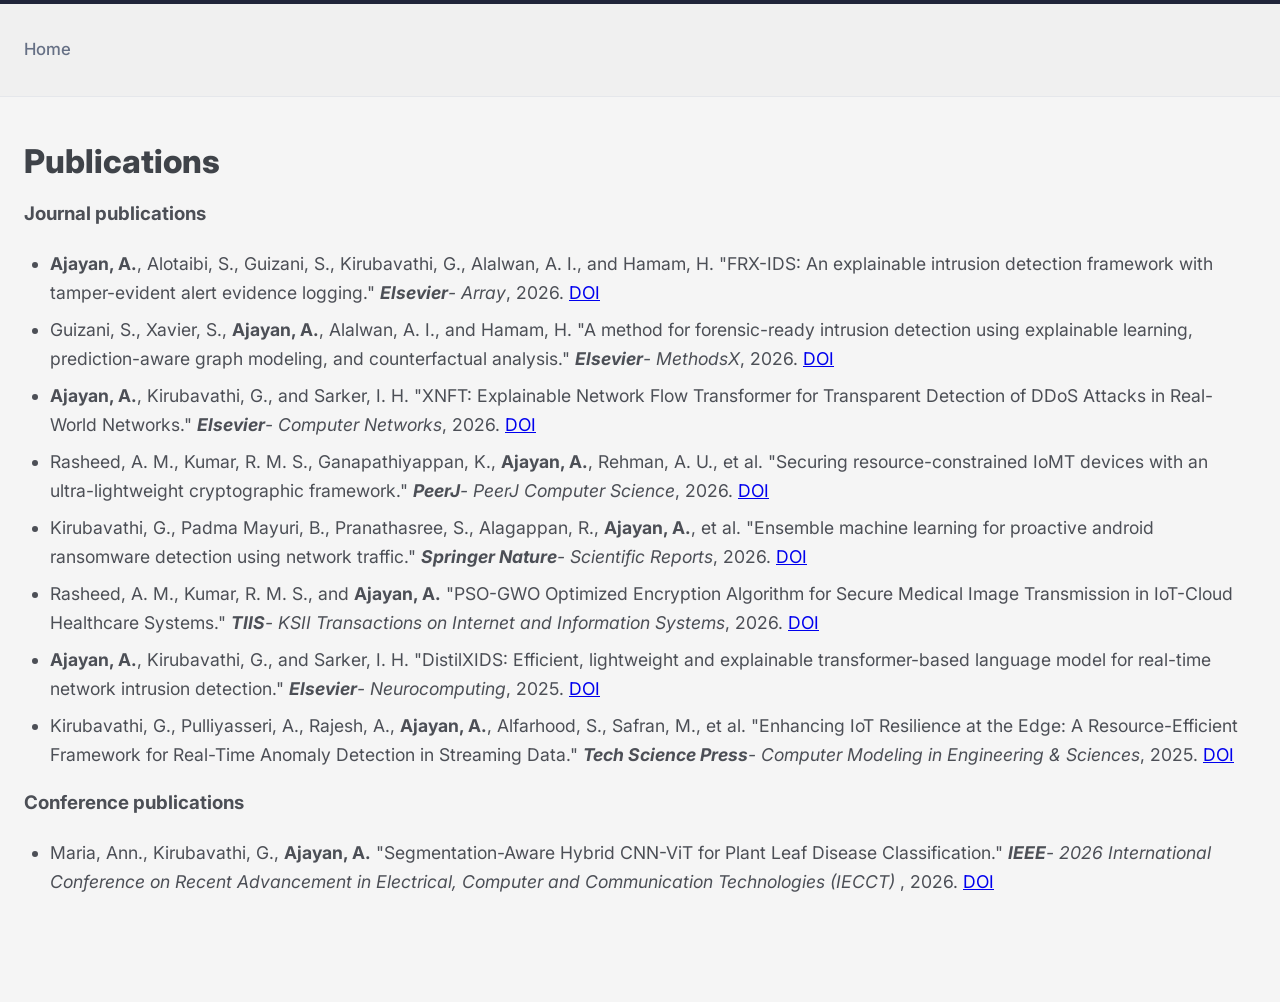
==== docs/pages/publications.html @ 57beb699 "Update publications.html" ====
<!DOCTYPE html>
<html lang="en">
<head>
  <meta charset="UTF-8" />
  <meta name="viewport" content="width=device-width, initial-scale=1.0" />
  <title>Publications | Amal Ajayan</title>
  <link rel="preconnect" href="https://fonts.googleapis.com">
  <link rel="preconnect" href="https://fonts.gstatic.com" crossorigin>
  <link href="https://fonts.googleapis.com/css2?family=Inter:wght@400;500;600;700;800&display=swap" rel="stylesheet">
  <link rel="stylesheet" href="../style.css" />
</head>
<body>
  <header class="topbar">
    <div class="container nav-wrap">
      <nav class="nav">
        <a href="../index.html">Home</a>
        <!-- <a class="active" href="publications.html">Publications</a> -->
        <!-- <a href="tutorials.html">Tutorials</a> -->
      </nav>
    </div>
  </header>

  <main class="container" style="padding: 46px 0 72px;">
  <section class="section-block">
    <h2>Publications</h2>
    <h3>Journal publications</h3>

    <ul class="publication-list">
      
      <li>
        <strong>Ajayan, A.</strong>, Alotaibi, S., Guizani, S., Kirubavathi, G., Alalwan, A. I., and Hamam, H.
        "FRX-IDS: An explainable intrusion detection framework with tamper-evident alert evidence logging."
        <em><b>Elsevier</b>- Array</em>, 2026.
        <a href="https://doi.org/10.1016/j.array.2026.101089" target="_blank" rel="noopener noreferrer">DOI</a>
      </li>


      <li>
        Guizani, S., Xavier, S., <strong>Ajayan, A.</strong>, Alalwan, A. I., and Hamam, H.
        "A method for forensic-ready intrusion detection using explainable learning, prediction-aware graph modeling, and counterfactual analysis."
        <em><b>Elsevier</b>- MethodsX</em>, 2026.
        <a href="https://doi.org/10.1016/j.mex.2026.103992" target="_blank" rel="noopener noreferrer">DOI</a>
      </li>

      <li>
        <strong>Ajayan, A.</strong>, Kirubavathi, G., and Sarker, I. H.
        "XNFT: Explainable Network Flow Transformer for Transparent Detection of DDoS Attacks in Real-World Networks."
        <em><b>Elsevier</b>- Computer Networks</em>, 2026.
        <a href="https://doi.org/10.1016/j.comnet.2026.112224" target="_blank" rel="noopener noreferrer">DOI</a>
      </li>

      <li>
        Rasheed, A. M., Kumar, R. M. S., Ganapathiyappan, K.,
        <strong>Ajayan, A.</strong>, Rehman, A. U., et al.
        "Securing resource-constrained IoMT devices with an ultra-lightweight cryptographic framework."
        <em><b>PeerJ</b>- PeerJ Computer Science</em>, 2026.
        <a href="https://doi.org/10.7717/peerj-cs.3715" target="_blank" rel="noopener noreferrer">DOI</a>
      </li>

      <li>
        Kirubavathi, G., Padma Mayuri, B., Pranathasree, S., Alagappan, R.,
        <strong>Ajayan, A.</strong>, et al.
        "Ensemble machine learning for proactive android ransomware detection using network traffic."
        <em><b>Springer Nature</b>- Scientific Reports</em>, 2026.
        <a href="https://doi.org/10.1038/s41598-026-38271-7" target="_blank" rel="noopener noreferrer">DOI</a>
      </li>

      <li>
        Rasheed, A. M., Kumar, R. M. S., and <strong>Ajayan, A.</strong>
        "PSO-GWO Optimized Encryption Algorithm for Secure Medical Image Transmission in IoT-Cloud Healthcare Systems."
        <em><b>TIIS</b>- KSII Transactions on Internet and Information Systems</em>, 2026.
        <a href="https://doi.org/10.3837/tiis.2026.02.008" target="_blank" rel="noopener noreferrer">DOI</a>
      </li>

      <li>
        <strong>Ajayan, A.</strong>, Kirubavathi, G., and Sarker, I. H.
        "DistilXIDS: Efficient, lightweight and explainable transformer-based language model for real-time network intrusion detection."
        <em><b>Elsevier</b>- Neurocomputing</em>, 2025.
        <a href="https://doi.org/10.1016/j.neucom.2025.132398" target="_blank" rel="noopener noreferrer">DOI</a>
      </li>

      <li>
        Kirubavathi, G., Pulliyasseri, A., Rajesh, A., <strong>Ajayan, A.</strong>,
        Alfarhood, S., Safran, M., et al.
        "Enhancing IoT Resilience at the Edge: A Resource-Efficient Framework for Real-Time Anomaly Detection in Streaming Data."
        <em><b>Tech Science Press</b>- Computer Modeling in Engineering &amp; Sciences</em>, 2025.
        <a href="https://doi.org/10.32604/cmes.2025.065698" target="_blank" rel="noopener noreferrer">DOI</a>
      </li>
    </ul>

    <h3>Conference publications</h3>
    
      <ul class="publication-list">

      <li>
        Maria, Ann., Kirubavathi, G., <strong>Ajayan, A.</strong>
        "Segmentation-Aware Hybrid CNN-ViT for Plant Leaf Disease Classification."
        <em><b>IEEE</b>- 2026 International Conference on Recent Advancement in Electrical, Computer and Communication Technologies (IECCT) </em>, 2026.
        <a href="https://doi.org/10.1109/IECCT68664.2026.11542021" target="_blank" rel="noopener noreferrer">DOI</a>
      </li>
      
    
    </ul>
  </section>
  </main>
</body>
</html>
---- docs/style.css ----
:root {
  --bg: #f5f5f5;
  --surface: #ffffff;
  --text: #4c4f56;
  --heading: #3f4349;
  --muted: #6b7280;
  --border: #e5e7eb;
  --accent: #e11d48;
  --link: #2563eb;
  --shadow: 0 6px 18px rgba(0, 0, 0, 0.06);
}

* {
  box-sizing: border-box;
}

html {
  scroll-behavior: smooth;
}

body {
  margin: 0;
  font-family: "Inter", system-ui, -apple-system, BlinkMacSystemFont, "Segoe UI", sans-serif;
  background: var(--bg);
  color: var(--text);
  line-height: 1.65;
}

img {
  max-width: 100%;
  display: block;
}

.container {
  width: min(1240px, calc(100% - 48px));
  margin: 0 auto;
}

.topbar {
  background: #f0f0f0;
  border-top: 4px solid #20253a;
  border-bottom: 1px solid var(--border);
}

.nav-wrap {
  display: flex;
  align-items: center;
  min-height: 92px;
}

.nav {
  display: flex;
  gap: 56px;
  align-items: center;
}

.nav a {
  text-decoration: none;
  color: #667085;
  font-size: 1.05rem;
  font-weight: 500;
  padding: 8px 0;
}

.nav a.active,
.nav a:hover {
  color: var(--heading);
  font-weight: 700;
}

.main-grid {
  display: grid;
  grid-template-columns: 320px 1fr;
  gap: 64px;
  padding: 46px 0 72px;
}

.sidebar {
  align-self: start;
}

.profile-image-wrap {
  width: 210px;
  height: 210px;
  border-radius: 50%;
  overflow: hidden;
  border: 3px solid #ededed;
  margin-bottom: 18px;
  background: #ddd;
}

.profile-image {
  width: 100%;
  height: 100%;
  object-fit: cover;
}

.sidebar h1 {
  margin: 0 0 12px;
  font-size: 2.15rem;
  line-height: 1.15;
  color: var(--heading);
  font-weight: 800;
}

.role,
.dept {
  margin: 0;
  font-size: 1rem;
  color: #5c6067;
}

.dept {
  margin-top: 6px;
  max-width: 280px;
}

.contact-list {
  margin-top: 24px;
  display: flex;
  flex-direction: column;
  gap: 12px;
}

.contact-list a {
  display: flex;
  align-items: center;
  gap: 12px;
  text-decoration: none;
  color: #545a62;
  font-size: 1rem;
}

.contact-list a:hover {
  color: var(--link);
}

.contact-list i {
  width: 16px;
  text-align: center;
  color: #2f3338;
}

.content {
  min-width: 0;
}

.section-block {
  margin-bottom: 34px;
}

.section-block h2 {
  margin: 0 0 14px;
  font-size: 2.05rem;
  line-height: 1.15;
  color: var(--heading);
  font-weight: 800;
}

.section-block p {
  margin: 0 0 14px;
  font-size: 1.12rem;
  color: #555b64;
  max-width: 980px;
}

.highlight {
  color: #ff2b2b !important;
  font-weight: 500;
}

.section-block ul {
  margin: 8px 0 0 26px;
  padding: 0;
}

.section-block li {
  margin-bottom: 8px;
  font-size: 1.1rem;
}

.news-list li {
  margin-bottom: 12px;
}

.news-list span {
  color: #555b64;
  font-weight: 500;
}

@media (max-width: 900px) {
  .main-grid {
    grid-template-columns: 1fr;
    gap: 32px;
  }

  .sidebar {
    display: flex;
    flex-direction: column;
    align-items: flex-start;
  }

  .profile-image-wrap {
    width: 180px;
    height: 180px;
  }
}

@media (max-width: 600px) {
  .container {
    width: min(100% - 28px, 1240px);
  }

  .nav {
    gap: 24px;
    flex-wrap: wrap;
  }

  .nav-wrap {
    min-height: 74px;
    padding: 12px 0;
  }

  .sidebar h1 {
    font-size: 1.8rem;
  }

  .section-block h2 {
    font-size: 1.75rem;
  }

  .section-block p,
  .section-block li,
  .contact-list a {
    font-size: 1rem;
     text-align: justify;
  }
  /* #about p {
  text-align: justify;
} */
.publication-list {
  padding-left: 22px;
}

.publication-list li {
  margin-bottom: 18px;
  line-height: 1.8;
  text-align: justify;
}

.publication-list strong {
  font-weight: 700;
}

}
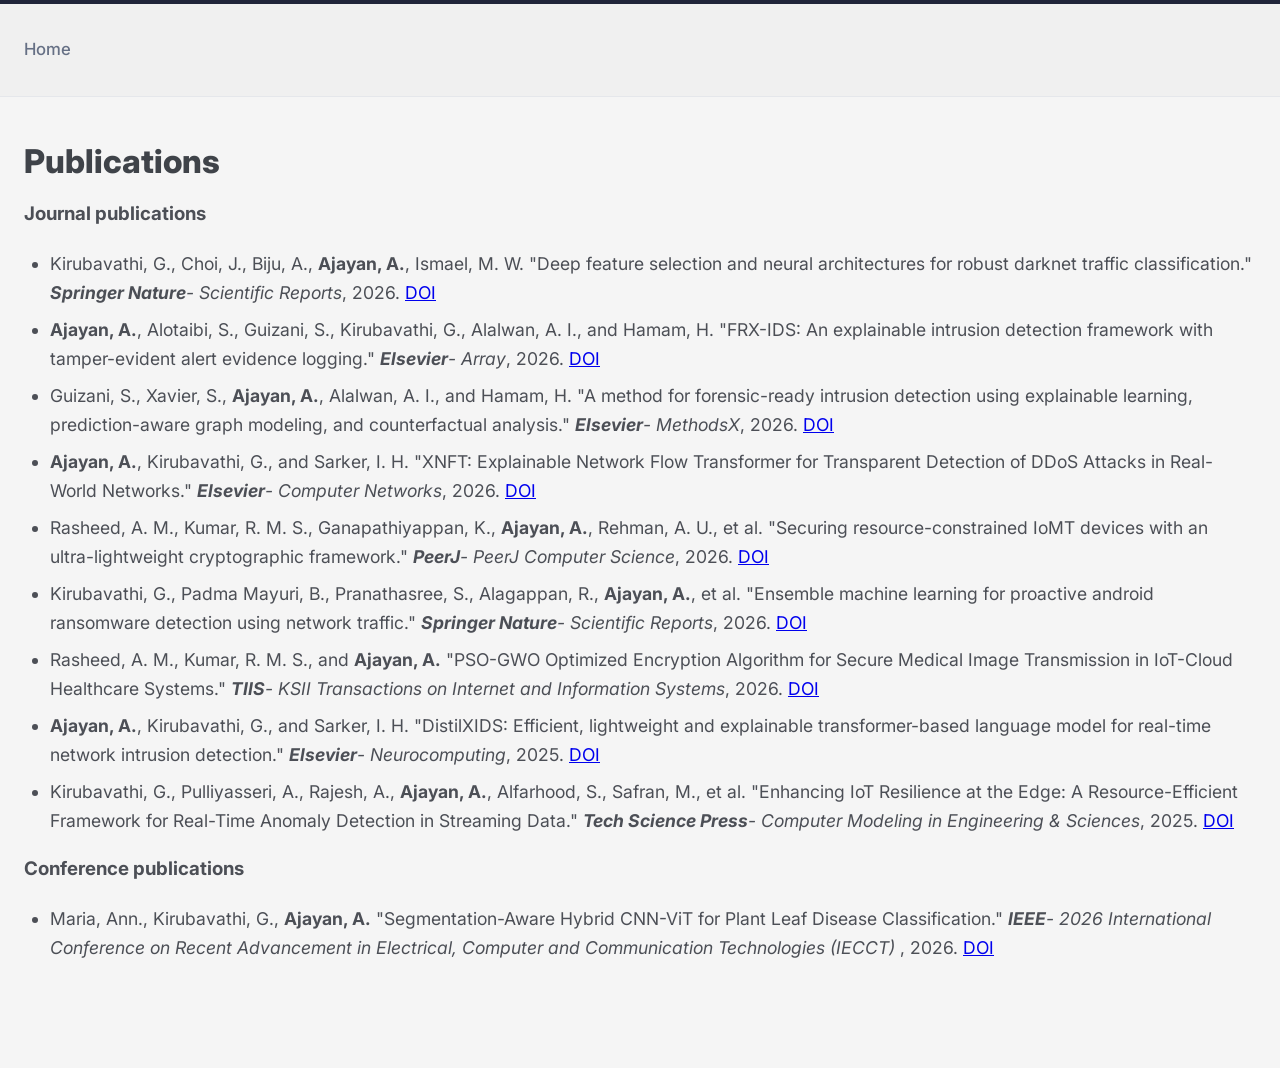
==== commit 14e0e803: "Update publications.html" ====
--- a/docs/pages/publications.html
+++ b/docs/pages/publications.html
@@ -26,6 +26,14 @@
     <h3>Journal publications</h3>
 
     <ul class="publication-list">
+
+
+      <li>
+        Kirubavathi, G., Choi, J., Biju, A., <strong>Ajayan, A.</strong>, Ismael, M. W.
+        "Deep feature selection and neural architectures for robust darknet traffic classification."
+        <em><b>Springer Nature</b>- Scientific Reports</em>, 2026.
+        <a href="https://doi.org/10.1038/s41598-026-73927-4" target="_blank" rel="noopener noreferrer">DOI</a>
+      </li>
       
       <li>
         <strong>Ajayan, A.</strong>, Alotaibi, S., Guizani, S., Kirubavathi, G., Alalwan, A. I., and Hamam, H.
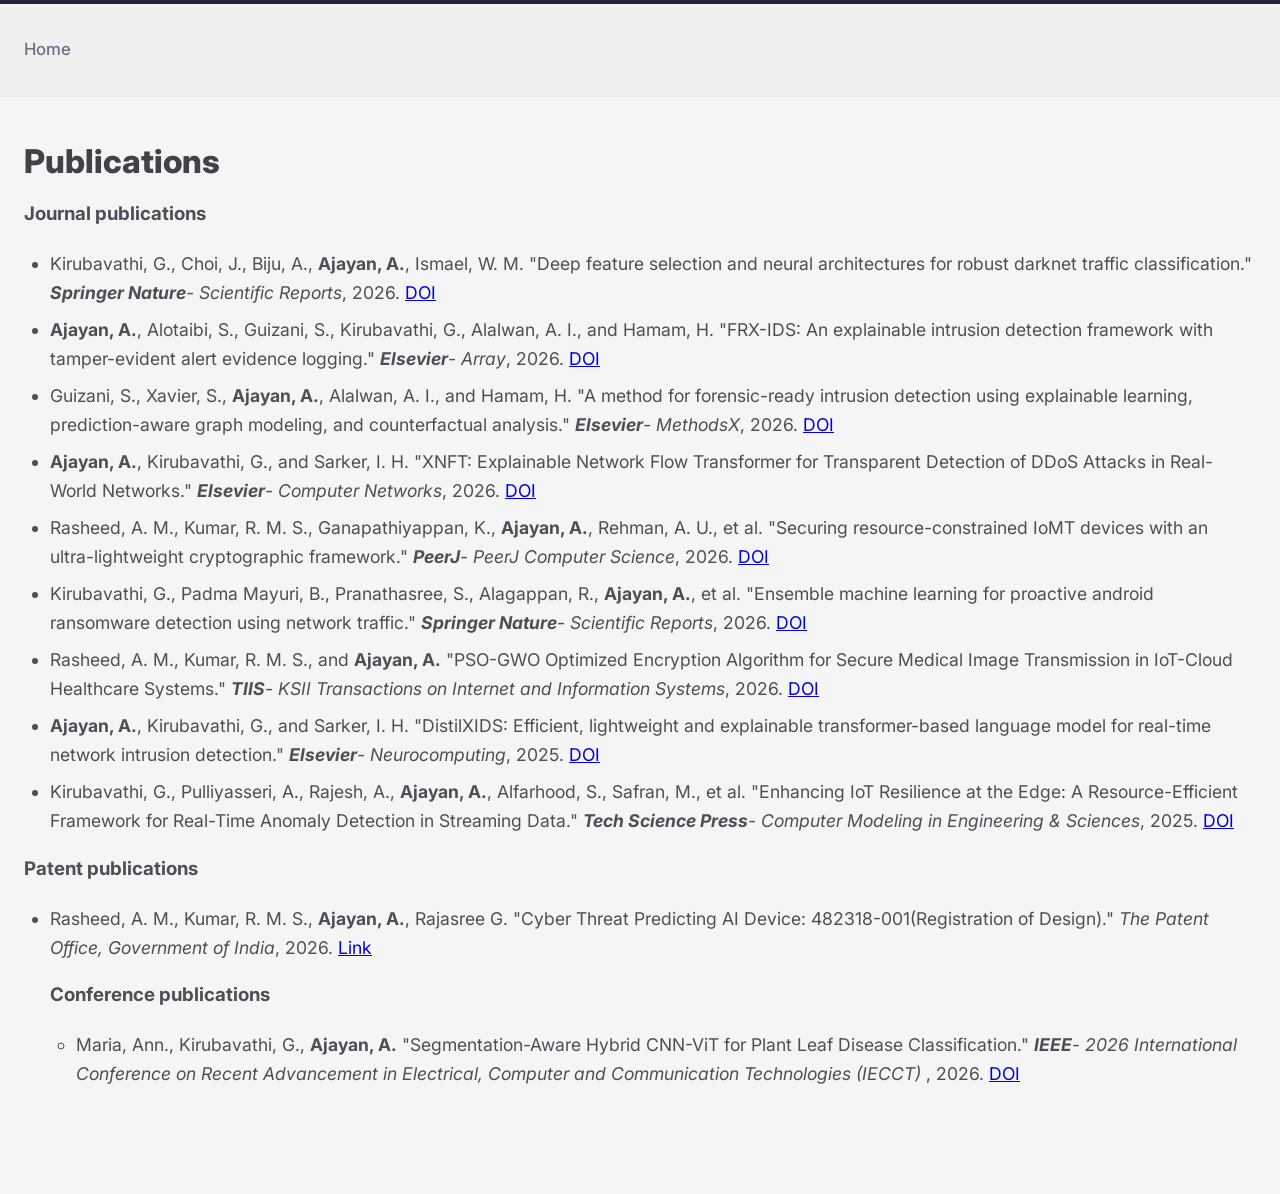
==== commit e5d4e597: "Update publications.html" ====
--- a/docs/pages/publications.html
+++ b/docs/pages/publications.html
@@ -29,7 +29,7 @@
 
 
       <li>
-        Kirubavathi, G., Choi, J., Biju, A., <strong>Ajayan, A.</strong>, Ismael, M. W.
+        Kirubavathi, G., Choi, J., Biju, A., <strong>Ajayan, A.</strong>, Ismael, W. M.
         "Deep feature selection and neural architectures for robust darknet traffic classification."
         <em><b>Springer Nature</b>- Scientific Reports</em>, 2026.
         <a href="https://doi.org/10.1038/s41598-026-73927-4" target="_blank" rel="noopener noreferrer">DOI</a>
@@ -96,6 +96,17 @@
       </li>
     </ul>
 
+    <h3>Patent publications</h3>
+    
+      <ul class="publication-list">
+
+      <li>
+        Rasheed, A. M., Kumar, R. M. S., <strong>Ajayan, A.</strong>, Rajasree G.
+        "Cyber Threat Predicting AI Device: 482318-001(Registration of Design)."
+        <em>The Patent Office, Government of India</em>, 2026.
+        <a href="https://www.linkedin.com/safety/go/?url=https%3A%2F%2Fsearch.ipindia.gov.in%2FAllRepresentationsheetview%2FPdf%2FGallery%3Ffid%3D%252FNt%252ByK8Kozq3ykEj%252FEdDOcr6%252Bg9m06dFBL3PrhtefeRARrdyCh0%252B6cgwHI1e%252BkgaGg4iKVDJoRoBKbdsRjPNd2icbaAvqHzsMQutKWdpYSA%253D%26aid%3DteNI6JOkFxTCiuRvBH%252F6jQjamdhTkyFQGxVYwb8w76g%253D&urlhash=xkpf&mt=clgZCEyhHyITKCVWZHEyzqMfbZMX5K60JecyZS8fLnahjs3dG6PkzoQLA-TTHxycwVHXrnPuyqZl7bptY5WxrYDu1Ww&isSdui=true&lipi=urn%3Ali%3Apage%3Ad_flagship3_profile_view_base_publications_details%3BGjrylCqzSeuHHOodPdD9Bw%3D%3D" target="_blank" rel="noopener noreferrer">Link</a>
+      </li>
+
     <h3>Conference publications</h3>
     
       <ul class="publication-list">
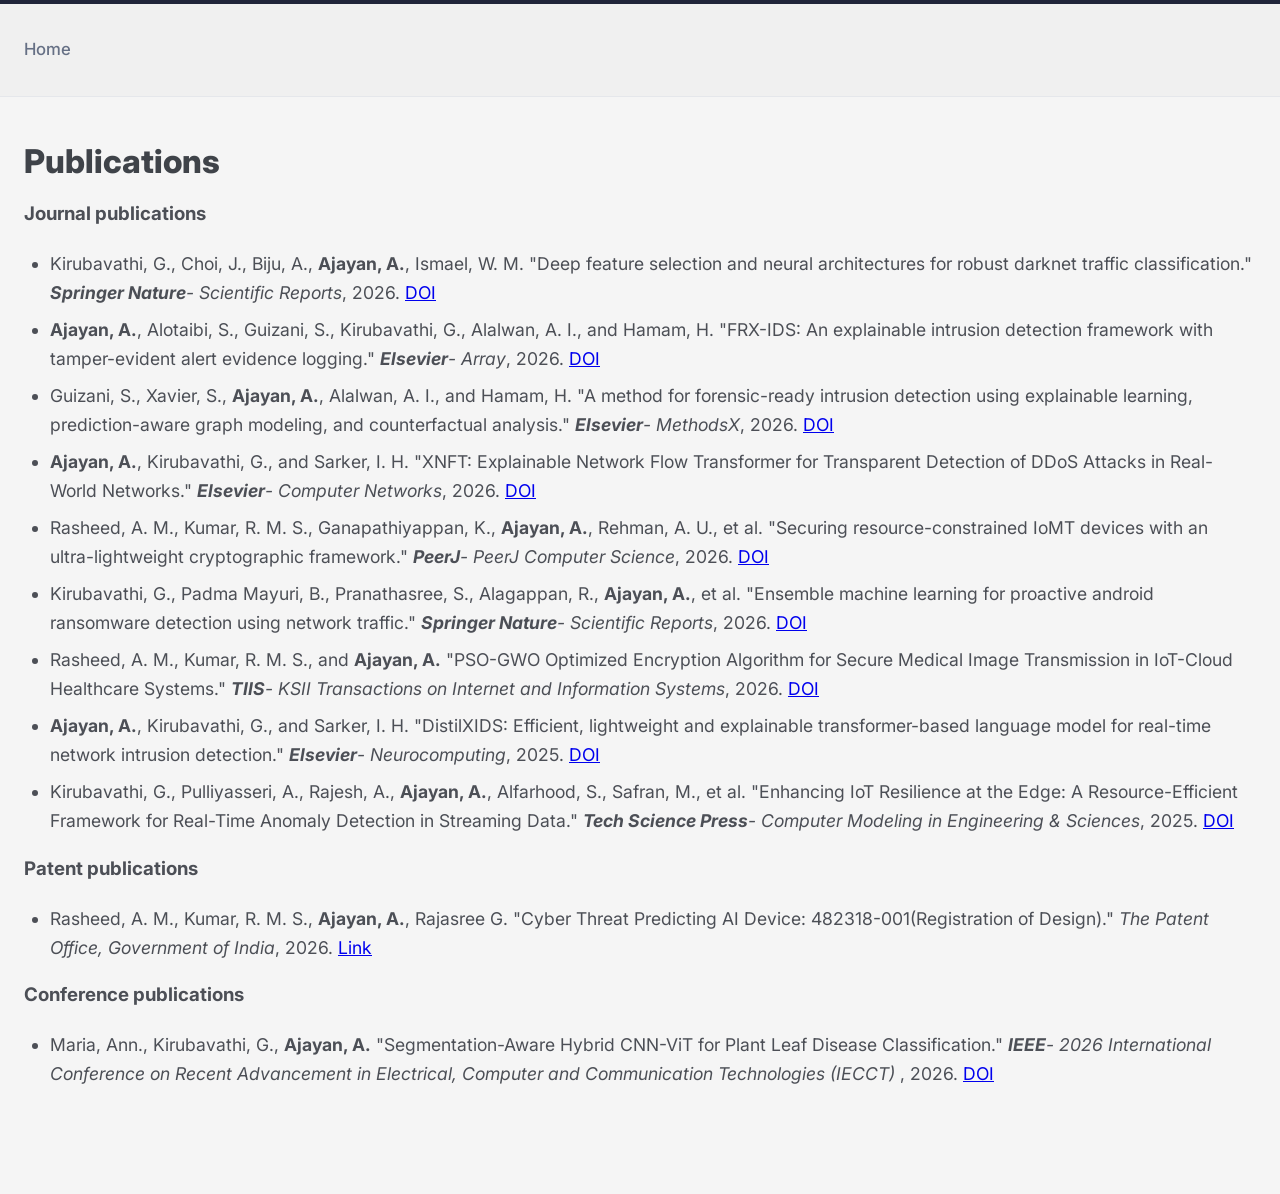
==== commit aa4b4d7c: "Update publications.html" ====
--- a/docs/pages/publications.html
+++ b/docs/pages/publications.html
@@ -107,6 +107,8 @@
         <a href="https://www.linkedin.com/safety/go/?url=https%3A%2F%2Fsearch.ipindia.gov.in%2FAllRepresentationsheetview%2FPdf%2FGallery%3Ffid%3D%252FNt%252ByK8Kozq3ykEj%252FEdDOcr6%252Bg9m06dFBL3PrhtefeRARrdyCh0%252B6cgwHI1e%252BkgaGg4iKVDJoRoBKbdsRjPNd2icbaAvqHzsMQutKWdpYSA%253D%26aid%3DteNI6JOkFxTCiuRvBH%252F6jQjamdhTkyFQGxVYwb8w76g%253D&urlhash=xkpf&mt=clgZCEyhHyITKCVWZHEyzqMfbZMX5K60JecyZS8fLnahjs3dG6PkzoQLA-TTHxycwVHXrnPuyqZl7bptY5WxrYDu1Ww&isSdui=true&lipi=urn%3Ali%3Apage%3Ad_flagship3_profile_view_base_publications_details%3BGjrylCqzSeuHHOodPdD9Bw%3D%3D" target="_blank" rel="noopener noreferrer">Link</a>
       </li>
 
+      </ul>
+
     <h3>Conference publications</h3>
     
       <ul class="publication-list">
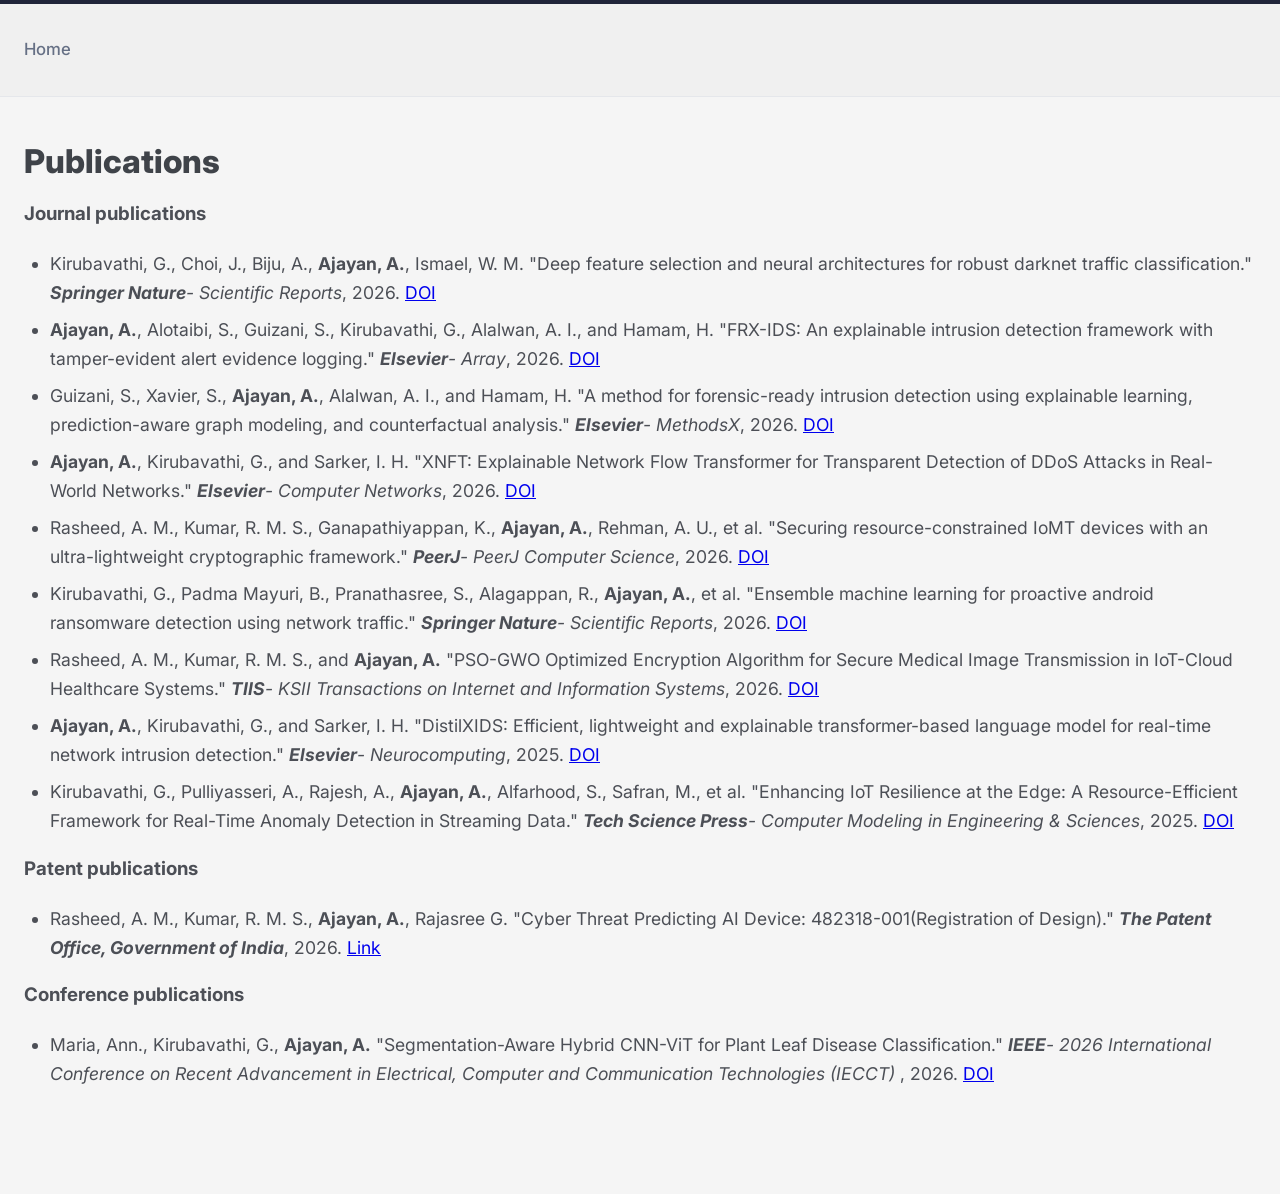
==== commit 424e17d0: "Update publications.html" ====
--- a/docs/pages/publications.html
+++ b/docs/pages/publications.html
@@ -103,7 +103,7 @@
       <li>
         Rasheed, A. M., Kumar, R. M. S., <strong>Ajayan, A.</strong>, Rajasree G.
         "Cyber Threat Predicting AI Device: 482318-001(Registration of Design)."
-        <em>The Patent Office, Government of India</em>, 2026.
+        <em><b>The Patent Office, Government of India</b></em>, 2026.
         <a href="https://www.linkedin.com/safety/go/?url=https%3A%2F%2Fsearch.ipindia.gov.in%2FAllRepresentationsheetview%2FPdf%2FGallery%3Ffid%3D%252FNt%252ByK8Kozq3ykEj%252FEdDOcr6%252Bg9m06dFBL3PrhtefeRARrdyCh0%252B6cgwHI1e%252BkgaGg4iKVDJoRoBKbdsRjPNd2icbaAvqHzsMQutKWdpYSA%253D%26aid%3DteNI6JOkFxTCiuRvBH%252F6jQjamdhTkyFQGxVYwb8w76g%253D&urlhash=xkpf&mt=clgZCEyhHyITKCVWZHEyzqMfbZMX5K60JecyZS8fLnahjs3dG6PkzoQLA-TTHxycwVHXrnPuyqZl7bptY5WxrYDu1Ww&isSdui=true&lipi=urn%3Ali%3Apage%3Ad_flagship3_profile_view_base_publications_details%3BGjrylCqzSeuHHOodPdD9Bw%3D%3D" target="_blank" rel="noopener noreferrer">Link</a>
       </li>
 
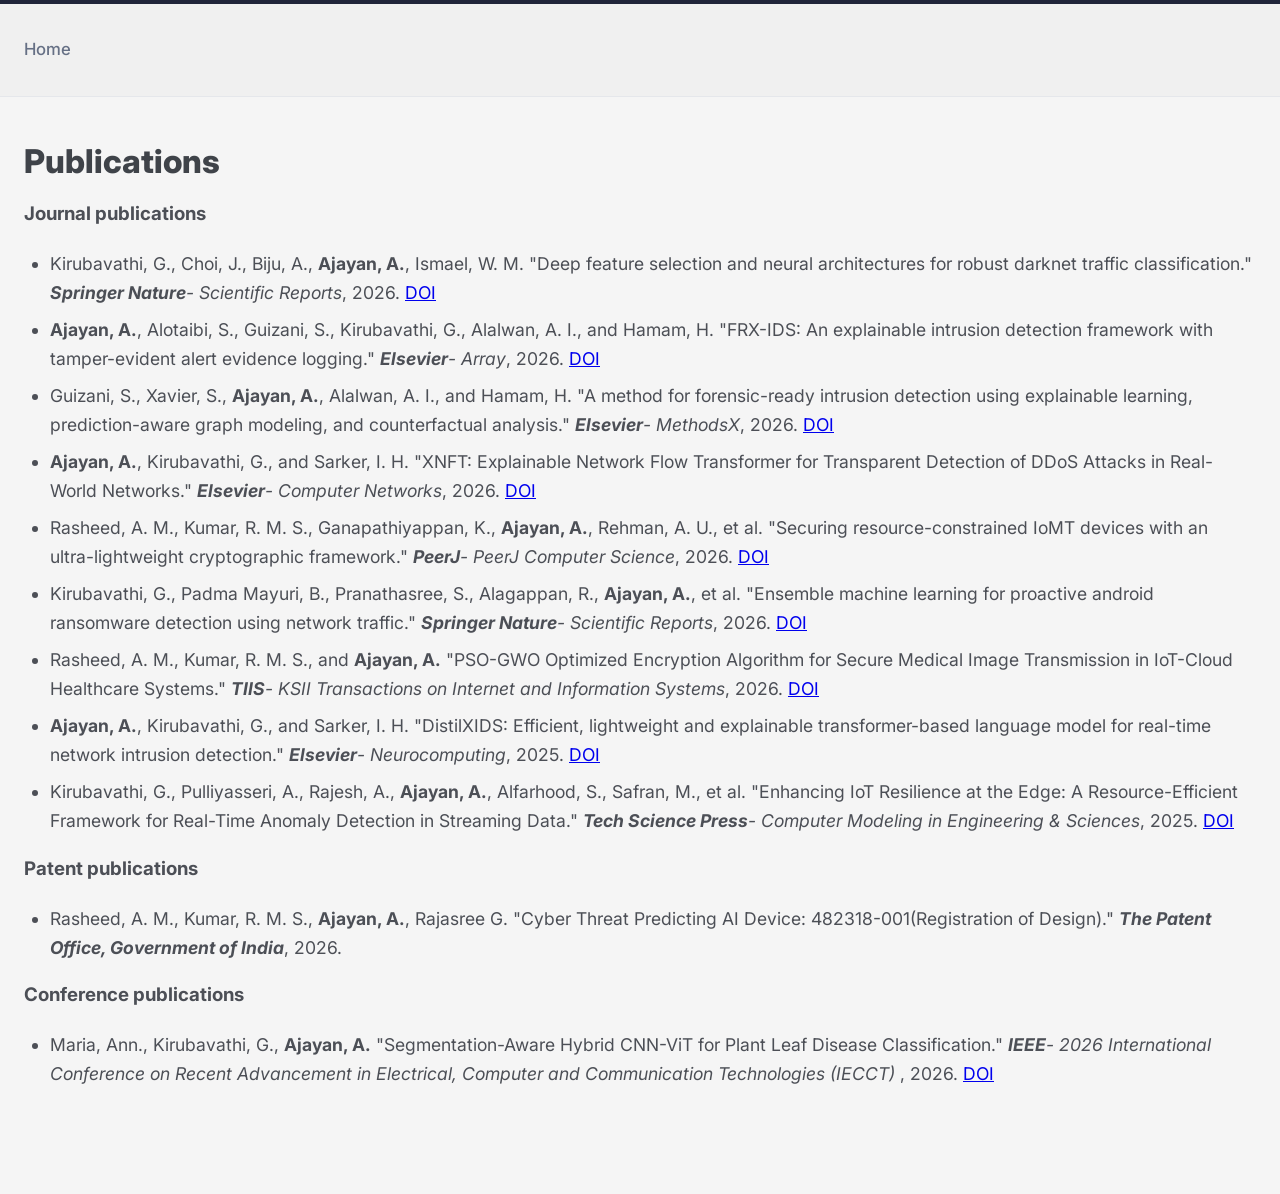
==== commit ea168a85: "Update publications.html" ====
--- a/docs/pages/publications.html
+++ b/docs/pages/publications.html
@@ -104,7 +104,7 @@
         Rasheed, A. M., Kumar, R. M. S., <strong>Ajayan, A.</strong>, Rajasree G.
         "Cyber Threat Predicting AI Device: 482318-001(Registration of Design)."
         <em><b>The Patent Office, Government of India</b></em>, 2026.
-        <a href="https://www.linkedin.com/safety/go/?url=https%3A%2F%2Fsearch.ipindia.gov.in%2FAllRepresentationsheetview%2FPdf%2FGallery%3Ffid%3D%252FNt%252ByK8Kozq3ykEj%252FEdDOcr6%252Bg9m06dFBL3PrhtefeRARrdyCh0%252B6cgwHI1e%252BkgaGg4iKVDJoRoBKbdsRjPNd2icbaAvqHzsMQutKWdpYSA%253D%26aid%3DteNI6JOkFxTCiuRvBH%252F6jQjamdhTkyFQGxVYwb8w76g%253D&urlhash=xkpf&mt=clgZCEyhHyITKCVWZHEyzqMfbZMX5K60JecyZS8fLnahjs3dG6PkzoQLA-TTHxycwVHXrnPuyqZl7bptY5WxrYDu1Ww&isSdui=true&lipi=urn%3Ali%3Apage%3Ad_flagship3_profile_view_base_publications_details%3BGjrylCqzSeuHHOodPdD9Bw%3D%3D" target="_blank" rel="noopener noreferrer">Link</a>
+        <!-- <a href="https://www.linkedin.com/safety/go/?url=https%3A%2F%2Fsearch.ipindia.gov.in%2FAllRepresentationsheetview%2FPdf%2FGallery%3Ffid%3D%252FNt%252ByK8Kozq3ykEj%252FEdDOcr6%252Bg9m06dFBL3PrhtefeRARrdyCh0%252B6cgwHI1e%252BkgaGg4iKVDJoRoBKbdsRjPNd2icbaAvqHzsMQutKWdpYSA%253D%26aid%3DteNI6JOkFxTCiuRvBH%252F6jQjamdhTkyFQGxVYwb8w76g%253D&urlhash=xkpf&mt=clgZCEyhHyITKCVWZHEyzqMfbZMX5K60JecyZS8fLnahjs3dG6PkzoQLA-TTHxycwVHXrnPuyqZl7bptY5WxrYDu1Ww&isSdui=true&lipi=urn%3Ali%3Apage%3Ad_flagship3_profile_view_base_publications_details%3BGjrylCqzSeuHHOodPdD9Bw%3D%3D" target="_blank" rel="noopener noreferrer">Link</a> -->
       </li>
 
       </ul>
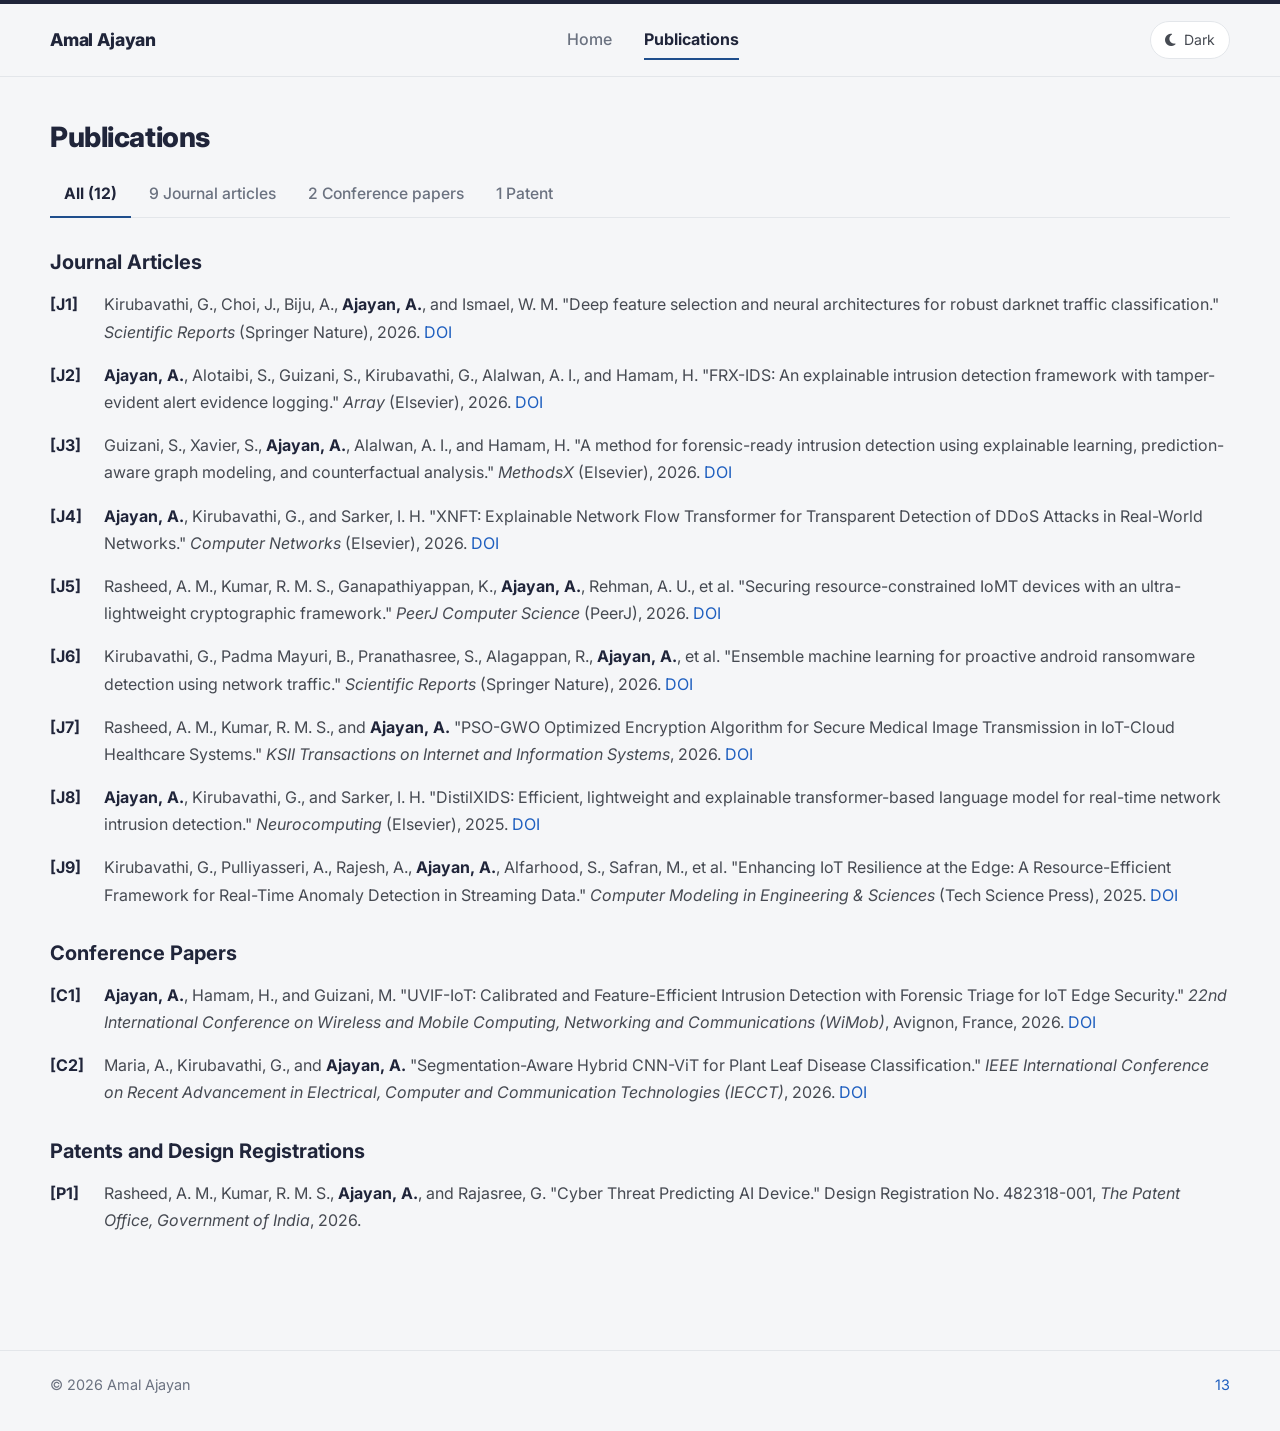
==== commit 3aabab3e: "v2" ====
--- a/docs/pages/publications.html
+++ b/docs/pages/publications.html
@@ -4,125 +4,179 @@
   <meta charset="UTF-8" />
   <meta name="viewport" content="width=device-width, initial-scale=1.0" />
   <title>Publications | Amal Ajayan</title>
+  <meta name="description" content="Journal articles, conference papers and design registrations by Amal Ajayan." />
+  <meta name="author" content="Amal Ajayan" />
+  <meta name="keywords" content="Amal Ajayan, cybersecurity, intrusion detection, explainable AI, digital forensics, IoT security, Amrita Vishwa Vidyapeetham" />
+  <meta property="og:title" content="Publications | Amal Ajayan" />
+  <meta property="og:description" content="Journal articles, conference papers and design registrations by Amal Ajayan." />
+  <meta property="og:type" content="website" />
+  <script>
+    // Apply the saved theme before the page paints, so it doesn't flash.
+    try { var t = localStorage.getItem('theme');
+      if (t === 'dark' || (!t && window.matchMedia('(prefers-color-scheme: dark)').matches)) document.documentElement.classList.add('dark'); } catch (e) {}
+  </script>
   <link rel="preconnect" href="https://fonts.googleapis.com">
   <link rel="preconnect" href="https://fonts.gstatic.com" crossorigin>
   <link href="https://fonts.googleapis.com/css2?family=Inter:wght@400;500;600;700;800&display=swap" rel="stylesheet">
+  <link rel="stylesheet" href="https://cdnjs.cloudflare.com/ajax/libs/font-awesome/6.5.2/css/all.min.css">
   <link rel="stylesheet" href="../style.css" />
 </head>
 <body>
   <header class="topbar">
     <div class="container nav-wrap">
-      <nav class="nav">
+      <a class="brand" href="../index.html">Amal Ajayan</a>
+      <nav class="nav" aria-label="Main">
         <a href="../index.html">Home</a>
-        <!-- <a class="active" href="publications.html">Publications</a> -->
-        <!-- <a href="tutorials.html">Tutorials</a> -->
+        <a class="active" href="../pages/publications.html">Publications</a>
       </nav>
+      <div class="nav-actions">
+        <button class="icon-btn" id="themeToggle" type="button" aria-label="Toggle dark mode"><i class="fa-solid fa-moon"></i><span class="theme-label">Dark</span></button>
+        <button class="icon-btn menu-toggle" id="menuToggle" type="button" aria-label="Open menu" aria-expanded="false"><i class="fa-solid fa-bars"></i></button>
+      </div>
     </div>
   </header>
+  <main class="container page">
+    <section class="section-block">
+      <h2>Publications</h2>
+      <div class="pub-tabs" role="tablist" aria-label="Publication types">
+        <button class="pub-tab active" role="tab" data-show="all">All</button>
+        <button class="pub-tab" role="tab" data-show="J"></button>
+        <button class="pub-tab" role="tab" data-show="C"></button>
+        <button class="pub-tab" role="tab" data-show="P"></button>
+      </div>
 
-  <main class="container" style="padding: 46px 0 72px;">
-  <section class="section-block">
-    <h2>Publications</h2>
-    <h3>Journal publications</h3>
+      <!--
+        HOW TO ADD A PAPER
+        Put a new <li> at the TOP of the right list. The newest paper is numbered [J1], [C1], [P1]
+        and everything below renumbers automatically. The counts on the tabs also update by themselves.
+        Optional: data-status="To appear" on the <li> shows a small status tag,
+        e.g. for an accepted paper that has no DOI yet.
+      -->
 
-    <ul class="publication-list">
+      <div class="pub-group" data-type="J">
+        <h3>Journal Articles</h3>
+        <ol class="publication-list numbered" data-prefix="J">
+          <li>
+            Kirubavathi, G., Choi, J., Biju, A., <strong>Ajayan, A.</strong>, and Ismael, W. M.
+            "Deep feature selection and neural architectures for robust darknet traffic classification."
+            <em>Scientific Reports</em> (Springer Nature), 2026.
+            <a href="https://doi.org/10.1038/s41598-026-73927-4" target="_blank" rel="noopener noreferrer">DOI</a>
+          </li>
+          <li>
+            <strong>Ajayan, A.</strong>, Alotaibi, S., Guizani, S., Kirubavathi, G., Alalwan, A. I., and Hamam, H.
+            "FRX-IDS: An explainable intrusion detection framework with tamper-evident alert evidence logging."
+            <em>Array</em> (Elsevier), 2026.
+            <a href="https://doi.org/10.1016/j.array.2026.101089" target="_blank" rel="noopener noreferrer">DOI</a>
+          </li>
+          <li>
+            Guizani, S., Xavier, S., <strong>Ajayan, A.</strong>, Alalwan, A. I., and Hamam, H.
+            "A method for forensic-ready intrusion detection using explainable learning, prediction-aware graph modeling, and counterfactual analysis."
+            <em>MethodsX</em> (Elsevier), 2026.
+            <a href="https://doi.org/10.1016/j.mex.2026.103992" target="_blank" rel="noopener noreferrer">DOI</a>
+          </li>
+          <li>
+            <strong>Ajayan, A.</strong>, Kirubavathi, G., and Sarker, I. H.
+            "XNFT: Explainable Network Flow Transformer for Transparent Detection of DDoS Attacks in Real-World Networks."
+            <em>Computer Networks</em> (Elsevier), 2026.
+            <a href="https://doi.org/10.1016/j.comnet.2026.112224" target="_blank" rel="noopener noreferrer">DOI</a>
+          </li>
+          <li>
+            Rasheed, A. M., Kumar, R. M. S., Ganapathiyappan, K., <strong>Ajayan, A.</strong>, Rehman, A. U., et al.
+            "Securing resource-constrained IoMT devices with an ultra-lightweight cryptographic framework."
+            <em>PeerJ Computer Science</em> (PeerJ), 2026.
+            <a href="https://doi.org/10.7717/peerj-cs.3715" target="_blank" rel="noopener noreferrer">DOI</a>
+          </li>
+          <li>
+            Kirubavathi, G., Padma Mayuri, B., Pranathasree, S., Alagappan, R., <strong>Ajayan, A.</strong>, et al.
+            "Ensemble machine learning for proactive android ransomware detection using network traffic."
+            <em>Scientific Reports</em> (Springer Nature), 2026.
+            <a href="https://doi.org/10.1038/s41598-026-38271-7" target="_blank" rel="noopener noreferrer">DOI</a>
+          </li>
+          <li>
+            Rasheed, A. M., Kumar, R. M. S., and <strong>Ajayan, A.</strong>
+            "PSO-GWO Optimized Encryption Algorithm for Secure Medical Image Transmission in IoT-Cloud Healthcare Systems."
+            <em>KSII Transactions on Internet and Information Systems</em>, 2026.
+            <a href="https://doi.org/10.3837/tiis.2026.02.008" target="_blank" rel="noopener noreferrer">DOI</a>
+          </li>
+          <li>
+            <strong>Ajayan, A.</strong>, Kirubavathi, G., and Sarker, I. H.
+            "DistilXIDS: Efficient, lightweight and explainable transformer-based language model for real-time network intrusion detection."
+            <em>Neurocomputing</em> (Elsevier), 2025.
+            <a href="https://doi.org/10.1016/j.neucom.2025.132398" target="_blank" rel="noopener noreferrer">DOI</a>
+          </li>
+          <li>
+            Kirubavathi, G., Pulliyasseri, A., Rajesh, A., <strong>Ajayan, A.</strong>, Alfarhood, S., Safran, M., et al.
+            "Enhancing IoT Resilience at the Edge: A Resource-Efficient Framework for Real-Time Anomaly Detection in Streaming Data."
+            <em>Computer Modeling in Engineering &amp; Sciences</em> (Tech Science Press), 2025.
+            <a href="https://doi.org/10.32604/cmes.2025.065698" target="_blank" rel="noopener noreferrer">DOI</a>
+          </li>
+        </ol>
+      </div>
+
+      <div class="pub-group" data-type="C">
+        <h3>Conference Papers</h3>
+        <ol class="publication-list numbered" data-prefix="C">
+          <!--
+            Accepted 2026 papers: fill in authors and titles, then remove the comment marks around each one.
+
+          <li data-status="To appear">
+            AUTHORS, <strong>Ajayan, A.</strong>, ...
+            "Client-Specific Calibration for Federated IoT Intrusion Detection Under Device Heterogeneity."
+            <em>IEEE International Conference on ... (MECOM)</em>, 2026.
+          </li>
+          <li data-status="To appear">
+            AUTHORS. "TRACE-Edge: FULL TITLE." <em>IEEE ComComAp</em>, 2026.
+          </li>
+          <li data-status="To appear">
+            AUTHORS. "RENOUNCE-ZT: FULL TITLE." <em>ACS/IEEE International Conference on Computer Systems and Applications (AICCSA)</em>, 2026.
+          </li>
+          <li data-status="To appear">
+            AUTHORS. "FULL TITLE." <em>IEEE International Conference on Wireless and Mobile Computing, Networking and Communications (WiMob)</em>, 2026.
+          </li>
+          <li data-status="To appear">
+            AUTHORS. "FULL TITLE." <em>iAIMS</em>, 2026.
+          </li>
+          -->
 
 
-      <li>
-        Kirubavathi, G., Choi, J., Biju, A., <strong>Ajayan, A.</strong>, Ismael, W. M.
-        "Deep feature selection and neural architectures for robust darknet traffic classification."
-        <em><b>Springer Nature</b>- Scientific Reports</em>, 2026.
-        <a href="https://doi.org/10.1038/s41598-026-73927-4" target="_blank" rel="noopener noreferrer">DOI</a>
-      </li>
-      
-      <li>
-        <strong>Ajayan, A.</strong>, Alotaibi, S., Guizani, S., Kirubavathi, G., Alalwan, A. I., and Hamam, H.
-        "FRX-IDS: An explainable intrusion detection framework with tamper-evident alert evidence logging."
-        <em><b>Elsevier</b>- Array</em>, 2026.
-        <a href="https://doi.org/10.1016/j.array.2026.101089" target="_blank" rel="noopener noreferrer">DOI</a>
-      </li>
+            <li>
+            <strong>Ajayan, A.</strong>, Hamam, H., and Guizani, M.
+            "UVIF-IoT: Calibrated and Feature-Efficient Intrusion Detection with Forensic Triage for IoT Edge Security."
+            <em>22nd International Conference on Wireless and Mobile Computing, Networking and Communications (WiMob)</em>, Avignon, France, 2026.
+            <a href="https://doi.org/10.1109/WiMob70978.2026.11778033" target="_blank" rel="noopener noreferrer">DOI</a>
+          </li>
 
 
-      <li>
-        Guizani, S., Xavier, S., <strong>Ajayan, A.</strong>, Alalwan, A. I., and Hamam, H.
-        "A method for forensic-ready intrusion detection using explainable learning, prediction-aware graph modeling, and counterfactual analysis."
-        <em><b>Elsevier</b>- MethodsX</em>, 2026.
-        <a href="https://doi.org/10.1016/j.mex.2026.103992" target="_blank" rel="noopener noreferrer">DOI</a>
-      </li>
+          <li>
+            Maria, A., Kirubavathi, G., and <strong>Ajayan, A.</strong>
+            "Segmentation-Aware Hybrid CNN-ViT for Plant Leaf Disease Classification."
+            <em>IEEE International Conference on Recent Advancement in Electrical, Computer and Communication Technologies (IECCT)</em>, 2026.
+            <a href="https://doi.org/10.1109/IECCT68664.2026.11542021" target="_blank" rel="noopener noreferrer">DOI</a>
+          </li>
+        </ol>
+      </div>
 
-      <li>
-        <strong>Ajayan, A.</strong>, Kirubavathi, G., and Sarker, I. H.
-        "XNFT: Explainable Network Flow Transformer for Transparent Detection of DDoS Attacks in Real-World Networks."
-        <em><b>Elsevier</b>- Computer Networks</em>, 2026.
-        <a href="https://doi.org/10.1016/j.comnet.2026.112224" target="_blank" rel="noopener noreferrer">DOI</a>
-      </li>
+      <div class="pub-group" data-type="P">
+        <h3>Patents and Design Registrations</h3>
+        <ol class="publication-list numbered" data-prefix="P">
+          <li>
+            Rasheed, A. M., Kumar, R. M. S., <strong>Ajayan, A.</strong>, and Rajasree, G.
+            "Cyber Threat Predicting AI Device." Design Registration No. 482318-001,
+            <em>The Patent Office, Government of India</em>, 2026.
+          </li>
+        </ol>
+      </div>
 
-      <li>
-        Rasheed, A. M., Kumar, R. M. S., Ganapathiyappan, K.,
-        <strong>Ajayan, A.</strong>, Rehman, A. U., et al.
-        "Securing resource-constrained IoMT devices with an ultra-lightweight cryptographic framework."
-        <em><b>PeerJ</b>- PeerJ Computer Science</em>, 2026.
-        <a href="https://doi.org/10.7717/peerj-cs.3715" target="_blank" rel="noopener noreferrer">DOI</a>
-      </li>
+      <!-- <p class="note">For the complete and most current list, see my <a href="https://scholar.google.com/citations?hl=en&user=0WRhr_AAAAAJ&view_op=list_works&sortby=pubdate" target="_blank" rel="noopener noreferrer">Google Scholar profile</a>.</p> -->
+    </section>
+  </main>
 
-      <li>
-        Kirubavathi, G., Padma Mayuri, B., Pranathasree, S., Alagappan, R.,
-        <strong>Ajayan, A.</strong>, et al.
-        "Ensemble machine learning for proactive android ransomware detection using network traffic."
-        <em><b>Springer Nature</b>- Scientific Reports</em>, 2026.
-        <a href="https://doi.org/10.1038/s41598-026-38271-7" target="_blank" rel="noopener noreferrer">DOI</a>
-      </li>
-
-      <li>
-        Rasheed, A. M., Kumar, R. M. S., and <strong>Ajayan, A.</strong>
-        "PSO-GWO Optimized Encryption Algorithm for Secure Medical Image Transmission in IoT-Cloud Healthcare Systems."
-        <em><b>TIIS</b>- KSII Transactions on Internet and Information Systems</em>, 2026.
-        <a href="https://doi.org/10.3837/tiis.2026.02.008" target="_blank" rel="noopener noreferrer">DOI</a>
-      </li>
-
-      <li>
-        <strong>Ajayan, A.</strong>, Kirubavathi, G., and Sarker, I. H.
-        "DistilXIDS: Efficient, lightweight and explainable transformer-based language model for real-time network intrusion detection."
-        <em><b>Elsevier</b>- Neurocomputing</em>, 2025.
-        <a href="https://doi.org/10.1016/j.neucom.2025.132398" target="_blank" rel="noopener noreferrer">DOI</a>
-      </li>
-
-      <li>
-        Kirubavathi, G., Pulliyasseri, A., Rajesh, A., <strong>Ajayan, A.</strong>,
-        Alfarhood, S., Safran, M., et al.
-        "Enhancing IoT Resilience at the Edge: A Resource-Efficient Framework for Real-Time Anomaly Detection in Streaming Data."
-        <em><b>Tech Science Press</b>- Computer Modeling in Engineering &amp; Sciences</em>, 2025.
-        <a href="https://doi.org/10.32604/cmes.2025.065698" target="_blank" rel="noopener noreferrer">DOI</a>
-      </li>
-    </ul>
-
-    <h3>Patent publications</h3>
-    
-      <ul class="publication-list">
-
-      <li>
-        Rasheed, A. M., Kumar, R. M. S., <strong>Ajayan, A.</strong>, Rajasree G.
-        "Cyber Threat Predicting AI Device: 482318-001(Registration of Design)."
-        <em><b>The Patent Office, Government of India</b></em>, 2026.
-        <!-- <a href="https://www.linkedin.com/safety/go/?url=https%3A%2F%2Fsearch.ipindia.gov.in%2FAllRepresentationsheetview%2FPdf%2FGallery%3Ffid%3D%252FNt%252ByK8Kozq3ykEj%252FEdDOcr6%252Bg9m06dFBL3PrhtefeRARrdyCh0%252B6cgwHI1e%252BkgaGg4iKVDJoRoBKbdsRjPNd2icbaAvqHzsMQutKWdpYSA%253D%26aid%3DteNI6JOkFxTCiuRvBH%252F6jQjamdhTkyFQGxVYwb8w76g%253D&urlhash=xkpf&mt=clgZCEyhHyITKCVWZHEyzqMfbZMX5K60JecyZS8fLnahjs3dG6PkzoQLA-TTHxycwVHXrnPuyqZl7bptY5WxrYDu1Ww&isSdui=true&lipi=urn%3Ali%3Apage%3Ad_flagship3_profile_view_base_publications_details%3BGjrylCqzSeuHHOodPdD9Bw%3D%3D" target="_blank" rel="noopener noreferrer">Link</a> -->
-      </li>
-
-      </ul>
-
-    <h3>Conference publications</h3>
-    
-      <ul class="publication-list">
-
-      <li>
-        Maria, Ann., Kirubavathi, G., <strong>Ajayan, A.</strong>
-        "Segmentation-Aware Hybrid CNN-ViT for Plant Leaf Disease Classification."
-        <em><b>IEEE</b>- 2026 International Conference on Recent Advancement in Electrical, Computer and Communication Technologies (IECCT) </em>, 2026.
-        <a href="https://doi.org/10.1109/IECCT68664.2026.11542021" target="_blank" rel="noopener noreferrer">DOI</a>
-      </li>
-      
-    
-    </ul>
-  </section>
-  </main>
+  <footer class="site-footer">
+    <div class="container">
+      <span>&copy; <span id="year">2026</span> Amal Ajayan</span>
+      <span><a>13</a></span>
+    </div>
+  </footer>
+  <script src="../site.js"></script>
 </body>
 </html>
--- a/docs/style.css
+++ b/docs/style.css
@@ -1,22 +1,26 @@
+/* =========================================================
+   Amal Ajayan — academic portfolio
+   Shared styles for every page. Colours are variables so the
+   dark theme only has to swap the values at the bottom.
+   ========================================================= */
+
 :root {
-  --bg: #f5f5f5;
+  --bg: #f5f6f8;
   --surface: #ffffff;
-  --text: #4c4f56;
-  --heading: #3f4349;
+  --text: #464a52;
+  --heading: #20253a;
   --muted: #6b7280;
-  --border: #e5e7eb;
-  --accent: #e11d48;
-  --link: #2563eb;
-  --shadow: 0 6px 18px rgba(0, 0, 0, 0.06);
-}
-
-* {
-  box-sizing: border-box;
-}
-
-html {
-  scroll-behavior: smooth;
-}
+  --border: #e3e6ea;
+  --accent: #1f4e8c;
+  --accent-soft: #e6eef9;
+  --link: #1f5fbf;
+  --shadow: 0 1px 2px rgba(16, 24, 40, 0.04), 0 4px 14px rgba(16, 24, 40, 0.05);
+  --radius: 10px;
+}
+
+* { box-sizing: border-box; }
+
+html { scroll-behavior: smooth; }
 
 body {
   margin: 0;
@@ -24,232 +28,458 @@
   background: var(--bg);
   color: var(--text);
   line-height: 1.65;
-}
-
-img {
-  max-width: 100%;
-  display: block;
-}
+  transition: background 0.2s ease, color 0.2s ease;
+}
+
+img { max-width: 100%; display: block; }
+
+a { color: var(--link); text-decoration: none; }
+a:hover { text-decoration: underline; }
 
 .container {
-  width: min(1240px, calc(100% - 48px));
+  width: min(1180px, calc(100% - 48px));
   margin: 0 auto;
 }
 
+[hidden] { display: none !important; }
+
+/* ---------- Header ---------- */
+
 .topbar {
-  background: #f0f0f0;
-  border-top: 4px solid #20253a;
+  position: sticky;
+  top: 0;
+  z-index: 20;
+  background: color-mix(in srgb, var(--bg) 88%, transparent);
+  backdrop-filter: saturate(160%) blur(8px);
+  border-top: 4px solid var(--heading);
   border-bottom: 1px solid var(--border);
 }
 
 .nav-wrap {
   display: flex;
   align-items: center;
-  min-height: 92px;
-}
+  justify-content: space-between;
+  gap: 24px;
+  min-height: 72px;
+}
+
+.brand {
+  font-weight: 800;
+  font-size: 1.1rem;
+  color: var(--heading);
+  letter-spacing: -0.01em;
+}
+.brand:hover { text-decoration: none; }
 
 .nav {
   display: flex;
-  gap: 56px;
+  gap: 32px;
   align-items: center;
 }
 
 .nav a {
-  text-decoration: none;
-  color: #667085;
-  font-size: 1.05rem;
+  color: var(--muted);
+  font-size: 1rem;
   font-weight: 500;
-  padding: 8px 0;
-}
-
-.nav a.active,
-.nav a:hover {
+  padding: 6px 0;
+  border-bottom: 2px solid transparent;
+}
+
+.nav a:hover { color: var(--heading); text-decoration: none; }
+
+.nav a.active {
   color: var(--heading);
   font-weight: 700;
-}
+  border-bottom-color: var(--accent);
+}
+
+.nav-actions { display: flex; align-items: center; gap: 10px; }
+
+.icon-btn {
+  display: inline-flex;
+  align-items: center;
+  gap: 8px;
+  border: 1px solid var(--border);
+  background: var(--surface);
+  color: var(--text);
+  border-radius: 999px;
+  padding: 6px 14px;
+  font: inherit;
+  font-size: 0.88rem;
+  cursor: pointer;
+}
+.icon-btn:hover { border-color: var(--muted); }
+
+.menu-toggle { display: none; }
+
+/* ---------- Layout ---------- */
 
 .main-grid {
   display: grid;
-  grid-template-columns: 320px 1fr;
+  grid-template-columns: 290px 1fr;
   gap: 64px;
-  padding: 46px 0 72px;
-}
+  padding: 44px 0 72px;
+}
+
+.page { padding: 44px 0 72px; }
+
+.page-intro {
+  max-width: 860px;
+  margin: 0 0 28px;
+  font-size: 1.08rem;
+  color: var(--muted);
+}
+
+/* ---------- Sidebar ---------- */
 
 .sidebar {
   align-self: start;
+  position: sticky;
+  top: 104px;
 }
 
 .profile-image-wrap {
-  width: 210px;
-  height: 210px;
+  width: 190px;
+  height: 190px;
   border-radius: 50%;
   overflow: hidden;
-  border: 3px solid #ededed;
+  border: 3px solid var(--surface);
+  box-shadow: var(--shadow);
   margin-bottom: 18px;
   background: #ddd;
 }
 
-.profile-image {
-  width: 100%;
-  height: 100%;
-  object-fit: cover;
-}
+.profile-image { width: 100%; height: 100%; object-fit: cover; }
 
 .sidebar h1 {
-  margin: 0 0 12px;
-  font-size: 2.15rem;
+  margin: 0 0 6px;
+  font-size: 2rem;
   line-height: 1.15;
   color: var(--heading);
   font-weight: 800;
-}
-
-.role,
-.dept {
-  margin: 0;
-  font-size: 1rem;
-  color: #5c6067;
-}
-
-.dept {
-  margin-top: 6px;
-  max-width: 280px;
-}
+  letter-spacing: -0.02em;
+}
+
+.role { margin: 0 0 10px; font-weight: 600; color: var(--accent); }
+
+.dept { margin: 4px 0 0; font-size: 0.95rem; color: var(--text); }
 
 .contact-list {
-  margin-top: 24px;
+  margin-top: 22px;
   display: flex;
   flex-direction: column;
-  gap: 12px;
+  gap: 10px;
 }
 
 .contact-list a {
   display: flex;
   align-items: center;
   gap: 12px;
-  text-decoration: none;
-  color: #545a62;
-  font-size: 1rem;
-}
-
-.contact-list a:hover {
-  color: var(--link);
-}
-
-.contact-list i {
-  width: 16px;
-  text-align: center;
-  color: #2f3338;
-}
-
-.content {
-  min-width: 0;
-}
-
-.section-block {
-  margin-bottom: 34px;
-}
+  color: var(--text);
+  font-size: 0.97rem;
+}
+
+.contact-list a:hover { color: var(--link); text-decoration: none; }
+
+.contact-list i { width: 16px; text-align: center; color: var(--heading); }
+
+.cv-btn {
+  display: inline-flex;
+  align-items: center;
+  gap: 8px;
+  margin-top: 20px;
+  padding: 8px 16px;
+  border-radius: 8px;
+  background: var(--heading);
+  color: var(--surface);
+  font-weight: 600;
+  font-size: 0.95rem;
+}
+.cv-btn:hover { text-decoration: none; opacity: 0.9; }
+
+/* ---------- Sections ---------- */
+
+.content { min-width: 0; }
+
+.section-block { margin-bottom: 44px; }
 
 .section-block h2 {
-  margin: 0 0 14px;
-  font-size: 2.05rem;
-  line-height: 1.15;
+  margin: 0 0 16px;
+  font-size: 1.75rem;
+  line-height: 1.2;
   color: var(--heading);
   font-weight: 800;
+  letter-spacing: -0.015em;
+}
+
+.section-block h3 {
+  margin: 28px 0 12px;
+  font-size: 1.25rem;
+  color: var(--heading);
+  font-weight: 700;
 }
 
 .section-block p {
   margin: 0 0 14px;
-  font-size: 1.12rem;
-  color: #555b64;
-  max-width: 980px;
-}
-
-.highlight {
-  color: #ff2b2b !important;
+  font-size: 1.05rem;
+  max-width: 900px;
+}
+
+.section-head {
+  display: flex;
+  align-items: baseline;
+  justify-content: space-between;
+  gap: 16px;
+}
+.section-head a { font-size: 0.95rem; font-weight: 500; }
+
+.callout {
+  border-left: 3px solid var(--accent);
+  background: var(--accent-soft);
+  padding: 12px 16px;
+  border-radius: 0 8px 8px 0;
+  color: var(--heading);
+}
+
+/* Interest chips (home) */
+.chip-row { display: flex; flex-wrap: wrap; gap: 10px; }
+.interest {
+  display: inline-block;
+  padding: 7px 14px;
+  border-radius: 999px;
+  border: 1px solid var(--border);
+  background: var(--surface);
+  color: var(--text);
+  font-size: 0.95rem;
+}
+a.interest:hover { border-color: var(--accent); color: var(--accent); text-decoration: none; }
+
+/* Timeline (news + education) */
+.timeline { list-style: none; margin: 0; padding: 0; }
+.timeline li {
+  display: grid;
+  grid-template-columns: 120px 1fr;
+  gap: 18px;
+  padding: 10px 0;
+  border-bottom: 1px dashed var(--border);
+  font-size: 1rem;
+}
+.timeline li:last-child { border-bottom: none; }
+.timeline .date { font-weight: 600; color: var(--heading); font-size: 0.93rem; padding-top: 1px; }
+.timeline .sub { display: block; color: var(--muted); font-size: 0.93rem; }
+.timeline .more-item { display: none; }
+.timeline.expanded .more-item { display: grid; }
+
+.text-btn {
+  margin-top: 8px;
+  border: none;
+  background: none;
+  padding: 0;
+  color: var(--link);
+  font: inherit;
+  font-size: 0.95rem;
   font-weight: 500;
-}
-
-.section-block ul {
-  margin: 8px 0 0 26px;
+  cursor: pointer;
+}
+.text-btn:hover { text-decoration: underline; }
+
+/* ---------- Cards (research, talks) ---------- */
+
+.card-grid {
+  display: grid;
+  grid-template-columns: repeat(2, 1fr);
+  gap: 20px;
+}
+
+.card {
+  background: var(--surface);
+  border: 1px solid var(--border);
+  border-radius: var(--radius);
+  padding: 22px 24px;
+  box-shadow: var(--shadow);
+}
+
+.card h3 { margin: 0 0 8px; font-size: 1.15rem; }
+.card p { font-size: 0.98rem; margin: 0 0 12px; }
+.card .kicker {
+  display: block;
+  font-size: 0.78rem;
+  font-weight: 700;
+  letter-spacing: 0.06em;
+  text-transform: uppercase;
+  color: var(--accent);
+  margin-bottom: 6px;
+}
+
+
+.talk-list { display: flex; flex-direction: column; gap: 14px; }
+.talk {
+  display: grid;
+  grid-template-columns: 110px 1fr;
+  gap: 20px;
+  align-items: start;
+}
+.talk .date { font-weight: 700; color: var(--heading); }
+.talk .date span { display: block; font-weight: 500; font-size: 0.85rem; color: var(--muted); }
+.talk h3 { margin: 0 0 4px; font-size: 1.08rem; }
+.talk p { margin: 0; font-size: 0.97rem; }
+.badge {
+  display: inline-block;
+  margin-left: 6px;
+  padding: 0 8px;
+  border-radius: 4px;
+  font-size: 0.75rem;
+  font-weight: 600;
+  line-height: 1.8;
+  vertical-align: middle;
+  color: var(--accent);
+  background: var(--accent-soft);
+}
+
+/* ---------- Publications ---------- */
+
+.pub-tabs {
+  display: flex;
+  flex-wrap: wrap;
+  gap: 4px;
+  border-bottom: 1px solid var(--border);
+  margin: 0 0 6px;
+}
+.pub-tab {
+  border: none;
+  border-bottom: 2px solid transparent;
+  background: none;
+  padding: 10px 14px;
+  margin-bottom: -1px;
+  color: var(--muted);
+  font: inherit;
+  font-size: 0.98rem;
+  font-weight: 500;
+  cursor: pointer;
+}
+.pub-tab:hover { color: var(--heading); }
+.pub-tab.active { color: var(--heading); font-weight: 700; border-bottom-color: var(--accent); }
+
+.publication-list { list-style: none; margin: 8px 0 0; padding: 0; }
+.publication-list li {
+  position: relative;
+  margin-bottom: 16px;
+  padding-left: 54px;
+  line-height: 1.7;
+  font-size: 1rem;
+}
+.publication-list li::before {
+  content: attr(data-num);
+  position: absolute;
+  left: 0;
+  top: 0;
+  font-weight: 700;
+  color: var(--heading);
+}
+.publication-list strong { font-weight: 700; color: var(--heading); }
+
+.pub-actions { display: inline; }
+.tag {
+  display: inline-block;
+  margin-left: 6px;
+  padding: 0 8px;
+  border-radius: 4px;
+  font-size: 0.75rem;
+  font-weight: 600;
+  line-height: 1.8;
+  color: var(--accent);
+  background: var(--accent-soft);
+}
+.tag.status { color: #8a5a00; background: #fdf1d8; }
+.note { font-size: 0.93rem; color: var(--muted); }
+
+/* Academic service */
+.service-head {
+  font-size: 1.05rem !important;
+  margin: 22px 0 10px !important;
+}
+.service-head:first-of-type { margin-top: 4px !important; }
+.service-list {
+  list-style: none;
+  margin: 0 0 8px;
   padding: 0;
-}
-
-.section-block li {
-  margin-bottom: 8px;
-  font-size: 1.1rem;
-}
-
-.news-list li {
-  margin-bottom: 12px;
-}
-
-.news-list span {
-  color: #555b64;
-  font-weight: 500;
-}
-
-@media (max-width: 900px) {
-  .main-grid {
-    grid-template-columns: 1fr;
-    gap: 32px;
-  }
-
-  .sidebar {
-    display: flex;
+  display: grid;
+  grid-template-columns: repeat(2, minmax(0, 1fr));
+  gap: 8px 24px;
+}
+.service-list li {
+  padding: 9px 14px;
+  background: var(--surface);
+  border: 1px solid var(--border);
+  border-radius: 8px;
+  font-size: 0.97rem;
+  line-height: 1.45;
+}
+.service-list .venue { display: block; font-size: 0.85rem; color: var(--muted); }
+@media (max-width: 720px) { .service-list { grid-template-columns: 1fr; } }
+
+/* ---------- Footer ---------- */
+
+.site-footer {
+  border-top: 1px solid var(--border);
+  padding: 22px 0 34px;
+  font-size: 0.9rem;
+  color: var(--muted);
+}
+.site-footer .container { display: flex; justify-content: space-between; gap: 16px; flex-wrap: wrap; }
+
+@media (prefers-reduced-motion: reduce) {
+  html { scroll-behavior: auto; }
+}
+
+/* ---------- Responsive ---------- */
+
+@media (max-width: 960px) {
+  .main-grid { grid-template-columns: 1fr; gap: 32px; }
+  .sidebar { position: static; }
+  .card-grid { grid-template-columns: 1fr; }
+}
+
+@media (max-width: 720px) {
+  .container { width: calc(100% - 28px); }
+  .menu-toggle { display: inline-flex; }
+  .nav {
+    display: none;
+    position: absolute;
+    left: 0;
+    right: 0;
+    top: 100%;
     flex-direction: column;
     align-items: flex-start;
+    gap: 4px;
+    padding: 10px 14px 16px;
+    background: var(--bg);
+    border-bottom: 1px solid var(--border);
   }
-
-  .profile-image-wrap {
-    width: 180px;
-    height: 180px;
-  }
-}
-
-@media (max-width: 600px) {
-  .container {
-    width: min(100% - 28px, 1240px);
-  }
-
-  .nav {
-    gap: 24px;
-    flex-wrap: wrap;
-  }
-
-  .nav-wrap {
-    min-height: 74px;
-    padding: 12px 0;
-  }
-
-  .sidebar h1 {
-    font-size: 1.8rem;
-  }
-
-  .section-block h2 {
-    font-size: 1.75rem;
-  }
-
-  .section-block p,
-  .section-block li,
-  .contact-list a {
-    font-size: 1rem;
-     text-align: justify;
-  }
-  /* #about p {
-  text-align: justify;
-} */
-.publication-list {
-  padding-left: 22px;
-}
-
-.publication-list li {
-  margin-bottom: 18px;
-  line-height: 1.8;
-  text-align: justify;
-}
-
-.publication-list strong {
-  font-weight: 700;
-}
-
-}
+  .nav.open { display: flex; }
+  .nav-wrap { position: relative; min-height: 62px; }
+  .theme-label { display: none; }
+  .sidebar h1 { font-size: 1.75rem; }
+  .section-block h2 { font-size: 1.5rem; }
+  .timeline li { grid-template-columns: 1fr; gap: 2px; }
+  .talk { grid-template-columns: 1fr; gap: 4px; }
+  .publication-list li { padding-left: 46px; }
+}
+
+/* ---------- Dark theme ---------- */
+
+html.dark {
+  --bg: #14161b;
+  --surface: #1d2026;
+  --text: #c6cad1;
+  --heading: #eef0f3;
+  --muted: #9299a3;
+  --border: #30343c;
+  --accent: #8ab4ff;
+  --accent-soft: #1f2d47;
+  --link: #8ab4ff;
+  --shadow: none;
+}
+html.dark .tag.status { color: #f3cf86; background: #3b3020; }
+html.dark .chip.active { color: #14161b; }
+html.dark .cv-btn { color: #14161b; }
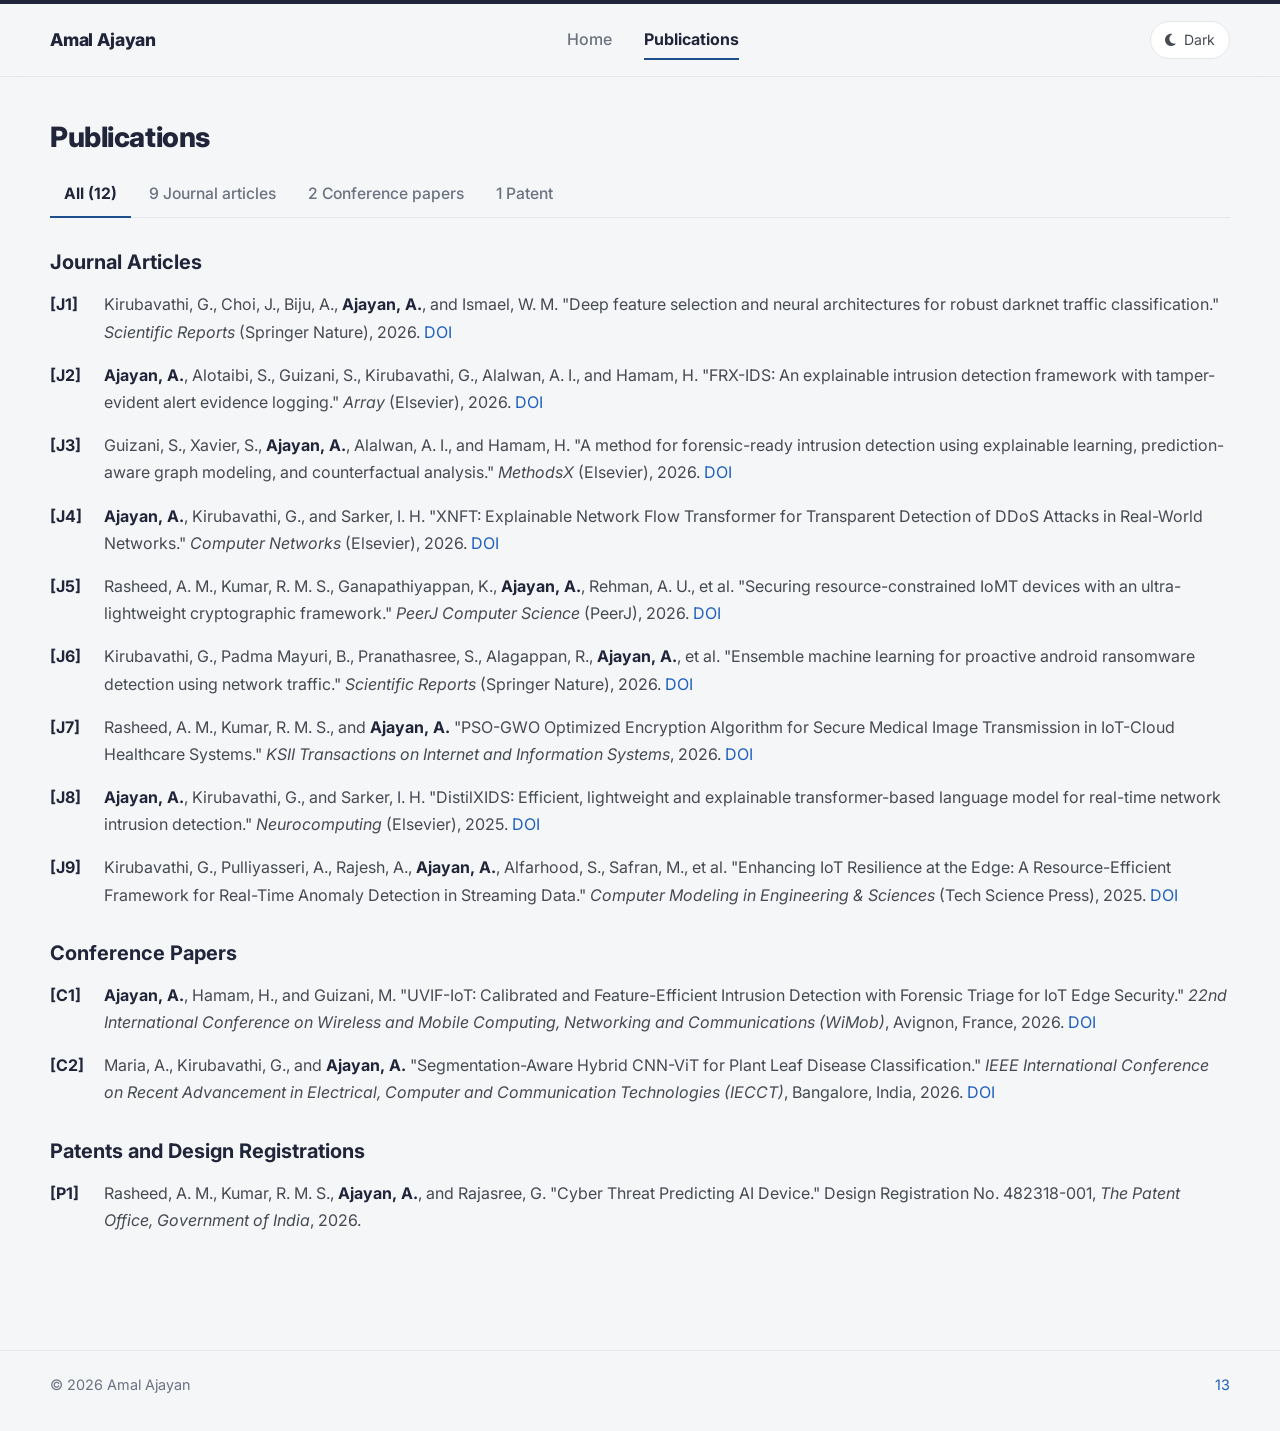
==== commit 3ac55e01: "Update publications.html" ====
--- a/docs/pages/publications.html
+++ b/docs/pages/publications.html
@@ -150,7 +150,7 @@
           <li>
             Maria, A., Kirubavathi, G., and <strong>Ajayan, A.</strong>
             "Segmentation-Aware Hybrid CNN-ViT for Plant Leaf Disease Classification."
-            <em>IEEE International Conference on Recent Advancement in Electrical, Computer and Communication Technologies (IECCT)</em>, 2026.
+            <em>IEEE International Conference on Recent Advancement in Electrical, Computer and Communication Technologies (IECCT)</em>, Bangalore, India, 2026.
             <a href="https://doi.org/10.1109/IECCT68664.2026.11542021" target="_blank" rel="noopener noreferrer">DOI</a>
           </li>
         </ol>
